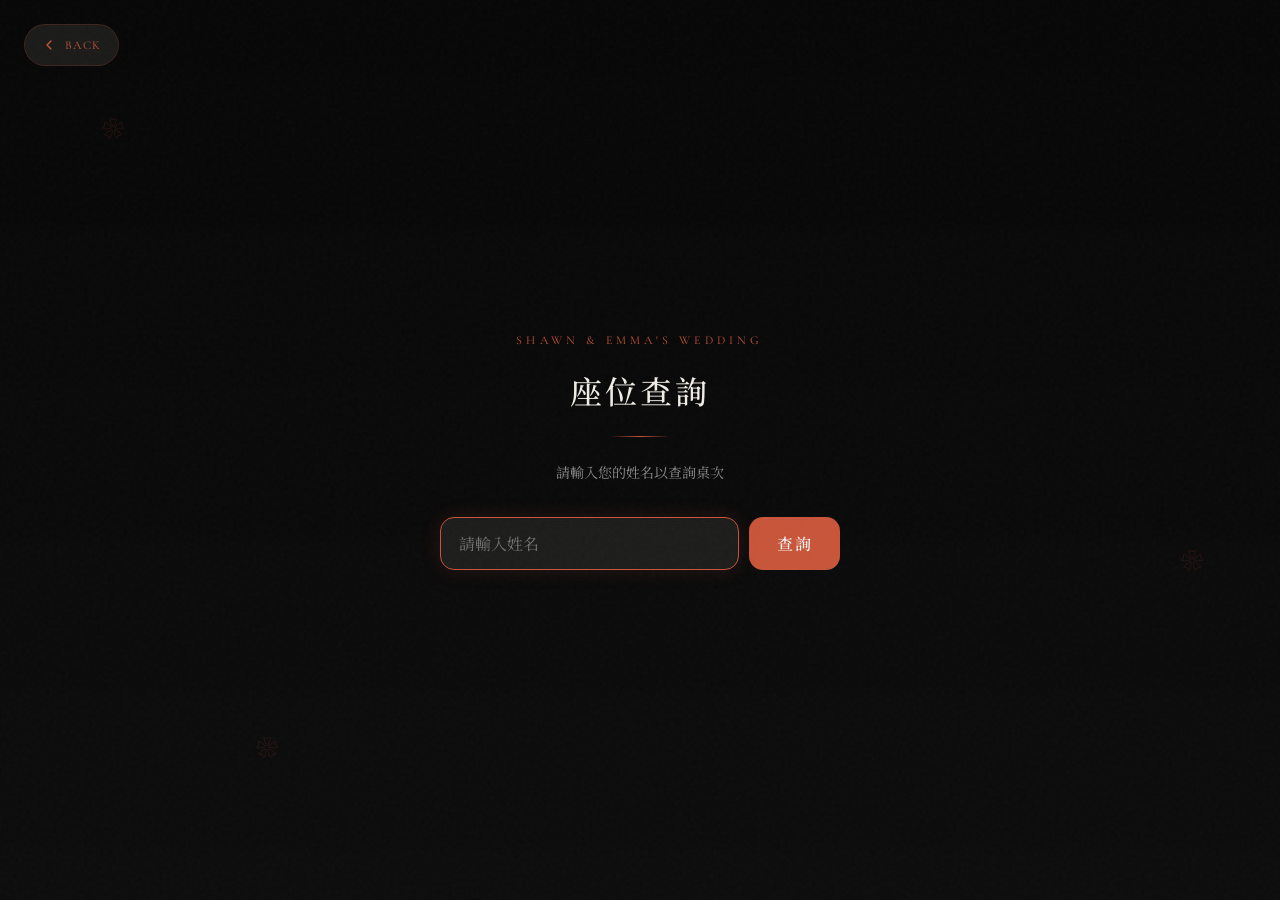
==== seat.html @ 46362d91 "[摘要] 新增座位功能" ====
<!DOCTYPE html>
<html lang="zh-Hant">

<head>
  <meta charset="UTF-8">
  <meta name="viewport" content="width=device-width, initial-scale=1.0, maximum-scale=1.0, user-scalable=no">
  <title>座位查詢 — Shawn & Emma Wedding</title>
  <link rel="icon" type="image/svg+xml" href="/favicon.svg">
  <link rel="preconnect" href="https://fonts.googleapis.com">
  <link rel="preconnect" href="https://fonts.gstatic.com" crossorigin>
  <link
    href="https://fonts.googleapis.com/css2?family=Cormorant+Garamond:ital,wght@0,300;0,400;0,500;0,600;0,700;1,300;1,400;1,500&family=Noto+Serif+JP:wght@200;300;400;500;600;700&family=Noto+Serif+TC:wght@300;400;500;600;700&family=Shippori+Mincho:wght@400;500;600;700;800&family=Zen+Kaku+Gothic+New:wght@300;400;500;700&display=swap"
    rel="stylesheet">

  <style>
    /* ═══════════════════════════════════════════
       VARIABLES — 沿用 index.html 色彩系統
       ═══════════════════════════════════════════ */
    :root {
      --color-bg: #1a1a1a;
      --color-bg-warm: #222220;
      --color-bg-deep: #141413;
      --color-surface: #2a2a28;
      --color-accent: #c8553a;
      --color-accent-light: #e07455;
      --color-accent-soft: #d4785f;
      --color-accent-dark: #943d2a;
      --color-accent-glow: rgba(200, 85, 58, 0.15);
      --color-white: #fafafa;
      --color-white-warm: #f0ece6;
      --color-white-muted: rgba(250, 250, 250, 0.55);
      --color-white-semi: rgba(250, 250, 250, 0.4);
      --color-text: #c8c4bc;
      --color-divider: rgba(200, 85, 58, 0.18);
      --color-highlight: #c8553a;
      --color-highlight-glow: rgba(200, 85, 58, 0.35);
      --color-inactive: #2a2a28;
      --color-inactive-text: rgba(200, 196, 188, 0.35);
      --font-display: 'Cormorant Garamond', 'Shippori Mincho', serif;
      --font-jp: 'Shippori Mincho', 'Noto Serif JP', serif;
      --font-body: 'Zen Kaku Gothic New', 'Cormorant Garamond', sans-serif;
      --font-cjk: 'Noto Serif TC', 'Shippori Mincho', serif;
      --radius: 14px;
      --table-radius: 25px;
      --ease: cubic-bezier(0.23, 1, 0.32, 1);
      --ease-out: cubic-bezier(0.16, 1, 0.3, 1);
    }

    /* ═══════════════════════════════════════════
       RESET
       ═══════════════════════════════════════════ */
    *,
    *::before,
    *::after {
      box-sizing: border-box;
      margin: 0;
      padding: 0;
    }

    html {
      font-size: 16px;
      -webkit-text-size-adjust: 100%;
      -webkit-font-smoothing: antialiased;
      -moz-osx-font-smoothing: grayscale;
    }

    body {
      font-family: var(--font-cjk);
      background-color: var(--color-bg);
      background-image:
        linear-gradient(rgba(43, 43, 43, 0.88), rgba(108, 108, 108, 0.88)),
        url('https://res.cloudinary.com/dnqduthcp/image/upload/v1775293758/digital-art-with-organic-floral-shapes_r2qs7q.png');
      background-attachment: fixed;
      background-size: cover;
      background-position: center;
      background-blend-mode: multiply;
      color: var(--color-text);
      min-height: 100dvh;
      overflow-x: hidden;
      line-height: 1.7;
    }

    body::before {
      content: '';
      position: fixed;
      inset: 0;
      pointer-events: none;
      z-index: -1;
      opacity: 0.01;
      background-image: url('https://res.cloudinary.com/dnqduthcp/image/upload/v1775293758/digital-art-with-organic-floral-shapes_r2qs7q.png');
      background-size: 600px;
      background-repeat: repeat;
    }

    /* ═══════════════════════════════════════════
       BACK BUTTON
       ═══════════════════════════════════════════ */
    .back-btn {
      position: fixed;
      top: 1.5rem;
      left: 1.5rem;
      z-index: 500;
      display: flex;
      align-items: center;
      gap: 0.5rem;
      padding: 0.6rem 1rem;
      background: rgba(42, 42, 40, 0.6);
      backdrop-filter: blur(12px);
      -webkit-backdrop-filter: blur(12px);
      border: 1px solid var(--color-divider);
      border-radius: 50px;
      color: var(--color-accent);
      font-family: var(--font-body);
      font-size: 0.75rem;
      letter-spacing: 0.12em;
      text-transform: uppercase;
      text-decoration: none;
      cursor: pointer;
      transition: all 0.4s var(--ease);
    }

    .back-btn svg {
      width: 16px;
      height: 16px;
    }

    .back-btn:hover {
      background: rgba(200, 85, 58, 0.15);
      border-color: var(--color-accent);
      transform: translateX(-2px);
    }

    /* ═══════════════════════════════════════════
       SCREEN STATES
       ═══════════════════════════════════════════ */
    .screen {
      position: fixed;
      inset: 0;
      display: flex;
      flex-direction: column;
      align-items: center;
      justify-content: center;
      padding: 24px;
      transition: opacity .45s var(--ease), visibility .45s;
    }

    .screen.hidden {
      opacity: 0;
      visibility: hidden;
      pointer-events: none;
    }

    .screen.visible {
      opacity: 1;
      visibility: visible;
    }

    /* ═══════════════════════════════════════════
       LOADING
       ═══════════════════════════════════════════ */
    .loader-wrap {
      text-align: center;
    }

    .loader-ring {
      width: 48px;
      height: 48px;
      margin: 0 auto 16px;
      border: 2px solid var(--color-divider);
      border-top-color: var(--color-accent);
      border-radius: 50%;
      animation: spin .8s linear infinite;
    }

    @keyframes spin {
      to {
        transform: rotate(360deg);
      }
    }

    .loader-text {
      font-family: var(--font-display);
      color: var(--color-accent);
      font-size: 0.85rem;
      letter-spacing: 0.3em;
      text-transform: uppercase;
      opacity: 0;
      animation: loaderPulse 1.5s ease-in-out infinite;
    }

    @keyframes loaderPulse {

      0%,
      100% {
        opacity: 0.3;
      }

      50% {
        opacity: 1;
      }
    }

    /* ═══════════════════════════════════════════
       INPUT SCREEN
       ═══════════════════════════════════════════ */
    .input-card {
      text-align: center;
      max-width: 400px;
      width: 100%;
    }

    .input-subtitle {
      font-family: var(--font-display);
      font-size: 0.75rem;
      color: var(--color-accent);
      letter-spacing: 0.35em;
      text-transform: uppercase;
      margin-bottom: 0.8rem;
    }

    .input-title {
      font-family: var(--font-cjk);
      font-weight: 500;
      font-size: 2rem;
      color: var(--color-white-warm);
      margin-bottom: 0.5rem;
      letter-spacing: 0.1em;
    }

    .input-desc {
      font-size: 0.88rem;
      color: var(--color-white-muted);
      margin-bottom: 2rem;
    }

    /* Accent line */
    .accent-line {
      width: 60px;
      height: 1px;
      background: linear-gradient(90deg, transparent, var(--color-accent), transparent);
      margin: 1.2rem auto 1.5rem;
    }

    .input-field-wrap {
      display: flex;
      gap: 10px;
    }

    #guest-name {
      flex: 1;
      padding: 14px 18px;
      font-family: var(--font-cjk);
      font-size: 1rem;
      color: var(--color-white);
      border: 1.5px solid rgba(200, 85, 58, 0.25);
      border-radius: var(--radius);
      background: rgba(42, 42, 40, 0.6);
      backdrop-filter: blur(8px);
      -webkit-backdrop-filter: blur(8px);
      outline: none;
      transition: border-color .3s var(--ease), box-shadow .3s var(--ease);
    }

    #guest-name::placeholder {
      color: var(--color-white-semi);
    }

    #guest-name:focus {
      border-color: var(--color-accent);
      box-shadow: 0 0 20px rgba(200, 85, 58, 0.15);
    }

    #btn-search {
      padding: 14px 28px;
      font-family: var(--font-cjk);
      font-size: 1rem;
      font-weight: 500;
      color: var(--color-white);
      background: var(--color-accent);
      border: none;
      border-radius: var(--radius);
      cursor: pointer;
      transition: all .3s var(--ease);
      white-space: nowrap;
      letter-spacing: 0.08em;
    }

    #btn-search:hover {
      background: var(--color-accent-light);
      box-shadow: 0 8px 24px rgba(200, 85, 58, 0.3);
      transform: translateY(-1px);
    }

    #btn-search:active {
      transform: scale(.96);
      background: var(--color-accent-dark);
    }

    /* shake 動畫 */
    .shake {
      animation: shake .4s ease;
    }

    @keyframes shake {

      0%,
      100% {
        transform: translateX(0);
      }

      20%,
      60% {
        transform: translateX(-6px);
      }

      40%,
      80% {
        transform: translateX(6px);
      }
    }

    /* 裝飾花瓣 */
    .decorative-petals {
      position: fixed;
      inset: 0;
      pointer-events: none;
      overflow: hidden;
    }

    .petal {
      position: absolute;
      font-size: 1.4rem;
      color: var(--color-accent);
      opacity: .15;
      animation: petal-float 6s ease-in-out infinite;
    }

    .p1 {
      top: 12%;
      left: 8%;
      animation-delay: 0s;
    }

    .p2 {
      top: 60%;
      right: 6%;
      animation-delay: 2s;
    }

    .p3 {
      bottom: 15%;
      left: 20%;
      animation-delay: 4s;
    }

    @keyframes petal-float {

      0%,
      100% {
        transform: translateY(0) rotate(0deg);
      }

      50% {
        transform: translateY(-18px) rotate(15deg);
      }
    }

    /* ═══════════════════════════════════════════
       RESULT SCREEN
       ═══════════════════════════════════════════ */
    #screen-result {
      justify-content: flex-start;
      padding-top: env(safe-area-inset-top, 20px);
      padding-bottom: env(safe-area-inset-bottom, 20px);
      overflow-y: auto;
    }

    .result-info {
      text-align: center;
      padding: 20px 16px 12px;
      width: 100%;
      max-width: 500px;
    }

    .result-guest-name {
      font-family: var(--font-cjk);
      font-size: 1.35rem;
      font-weight: 600;
      color: var(--color-white-warm);
      margin-bottom: 4px;
    }

    .result-table {
      font-size: 1.05rem;
      margin-bottom: 2px;
      color: var(--color-text);
    }

    .result-table strong {
      color: var(--color-accent-light);
    }

    .result-location {
      font-size: .88rem;
      color: var(--color-white-muted);
      margin-bottom: 4px;
    }

    .result-hint {
      font-size: .78rem;
      color: var(--color-white-semi);
      font-style: italic;
    }

    /* ═══════════════════════════════════════════
       SEATING LAYOUT
       ═══════════════════════════════════════════ */
    .seating-layout {
      display: flex;
      gap: 0;
      width: 100%;
      max-width: 600px;
      flex: 1;
      min-height: 0;
    }

    .zone {
      flex: 1;
      display: flex;
      flex-direction: column;
      align-items: center;
      padding: 10px 8px;
    }

    .zone-main {
      flex: 1.2;
    }

    .zone-title {
      font-family: var(--font-display);
      font-size: .85rem;
      font-weight: 400;
      color: var(--color-accent-soft);
      letter-spacing: .15em;
      margin-bottom: 10px;
      text-transform: uppercase;
    }

    .zone-divider {
      width: 1px;
      background: linear-gradient(to bottom, transparent, var(--color-divider), transparent);
      align-self: stretch;
      margin: 10px 0;
      border-radius: 1px;
    }

    /* ═══════════════════════════════════════════
       TABLE GRID
       ═══════════════════════════════════════════ */
    .table-grid {
      display: grid;
      gap: 10px;
      width: 100%;
    }

    .grid-main {
      grid-template-columns: repeat(2, 1fr);
    }

    .grid-private {
      grid-template-columns: repeat(1, 1fr);
    }

    /* 桌次卡片 */
    .table-card {
      display: flex;
      flex-direction: column;
      align-items: center;
      justify-content: center;
      padding: 14px 8px;
      border-radius: var(--table-radius);
      text-align: center;
      transition: transform .3s var(--ease), box-shadow .3s var(--ease);
    }

    .table-id {
      font-family: var(--font-display);
      font-size: 1.4rem;
      font-weight: 600;
      line-height: 1;
      margin-bottom: 4px;
    }

    .table-name {
      font-size: .75rem;
      letter-spacing: .04em;
    }

    /* 高亮 — 用戶所在桌 */
    .table-active {
      background: linear-gradient(135deg, var(--color-accent), var(--color-accent-light));
      color: var(--color-white);
      box-shadow: 0 0 24px var(--color-highlight-glow), 0 4px 16px rgba(0, 0, 0, 0.3);
      animation: pulse-glow 2s ease-in-out infinite;
    }

    .table-active .table-id {
      color: var(--color-white);
    }

    .table-active .table-name {
      color: rgba(255, 255, 255, 0.85);
    }

    @keyframes pulse-glow {

      0%,
      100% {
        box-shadow: 0 0 24px var(--color-highlight-glow), 0 4px 16px rgba(0, 0, 0, 0.3);
      }

      50% {
        box-shadow: 0 0 36px var(--color-highlight-glow), 0 6px 24px rgba(0, 0, 0, 0.4);
      }
    }

    /* 非相關桌次 */
    .table-inactive {
      background: var(--color-inactive);
      border: 1px solid rgba(200, 85, 58, 0.08);
      color: var(--color-inactive-text);
    }

    .table-inactive .table-id {
      color: var(--color-inactive-text);
    }

    .table-inactive .table-name {
      color: rgba(200, 196, 188, 0.25);
    }

    /* ═══════════════════════════════════════════
       RETRY BUTTON
       ═══════════════════════════════════════════ */
    .btn-retry {
      margin-top: 18px;
      margin-bottom: 12px;
      padding: 12px 36px;
      font-family: var(--font-cjk);
      font-size: .95rem;
      font-weight: 500;
      color: var(--color-accent);
      background: transparent;
      border: 1.5px solid var(--color-accent);
      border-radius: var(--radius);
      cursor: pointer;
      transition: all .3s var(--ease);
      letter-spacing: 0.06em;
    }

    .btn-retry:hover {
      background: rgba(200, 85, 58, 0.1);
      box-shadow: 0 4px 16px rgba(200, 85, 58, 0.15);
    }

    .btn-retry:active {
      transform: scale(.96);
      background: var(--color-accent);
      color: var(--color-white);
    }

    /* ═══════════════════════════════════════════
       NOT FOUND
       ═══════════════════════════════════════════ */
    .not-found-card {
      text-align: center;
      max-width: 340px;
    }

    .nf-icon {
      font-size: 3rem;
      margin-bottom: 12px;
    }

    .nf-title {
      font-size: 1.3rem;
      font-weight: 500;
      margin-bottom: 6px;
      color: var(--color-white-warm);
    }

    .nf-desc {
      font-size: .88rem;
      color: var(--color-white-muted);
      margin-bottom: 22px;
    }

    /* ═══════════════════════════════════════════
       ERROR
       ═══════════════════════════════════════════ */
    .error-msg {
      text-align: center;
      color: var(--color-accent);
      font-size: .95rem;
      line-height: 1.6;
    }

    .error-msg small {
      color: var(--color-white-muted);
      font-size: .78rem;
    }

    /* ═══════════════════════════════════════════
       RESPONSIVE
       ═══════════════════════════════════════════ */
    @media (min-width: 600px) {
      .grid-main {
        grid-template-columns: repeat(3, 1fr);
      }

      .grid-private {
        grid-template-columns: repeat(2, 1fr);
      }

      .table-card {
        padding: 18px 10px;
      }

      .table-id {
        font-size: 1.6rem;
      }

      .table-name {
        font-size: .82rem;
      }

      .seating-layout {
        max-width: 720px;
      }
    }

    @media (min-width: 1024px) {
      .grid-main {
        grid-template-columns: repeat(5, 1fr);
      }

      .grid-private {
        grid-template-columns: repeat(3, 1fr);
      }

      .seating-layout {
        max-width: 900px;
      }
    }

    /* ═══════════════════════════════════════════
       FILM GRAIN (from main site)
       ═══════════════════════════════════════════ */
    body::after {
      content: '';
      position: fixed;
      inset: 0;
      pointer-events: none;
      z-index: 9998;
      opacity: 0.025;
      background-image: url("data:image/svg+xml,%3Csvg viewBox='0 0 256 256' xmlns='http://www.w3.org/2000/svg'%3E%3Cfilter id='noise'%3E%3CfeTurbulence type='fractalNoise' baseFrequency='0.9' numOctaves='4' stitchTiles='stitch'/%3E%3C/filter%3E%3Crect width='100%25' height='100%25' filter='url(%23noise)' opacity='1'/%3E%3C/svg%3E");
    }
  </style>
</head>

<body>

  <!-- 返回首頁 -->
  <a href="index.html" class="back-btn" id="back-btn">
    <svg viewBox="0 0 24 24" fill="none" stroke="currentColor" stroke-width="2" stroke-linecap="round"
      stroke-linejoin="round">
      <polyline points="15 18 9 12 15 6"></polyline>
    </svg>
    <span>Back</span>
  </a>

  <!-- ══ 載入畫面 ══ -->
  <div id="screen-loading" class="screen visible">
    <div class="loader-wrap">
      <div class="loader-ring"></div>
      <p class="loader-text">Loading…</p>
    </div>
  </div>

  <!-- ══ 姓名輸入畫面 ══ -->
  <div id="screen-input" class="screen hidden">
    <div class="input-card">
      <p class="input-subtitle">Shawn & Emma's Wedding</p>
      <h1 class="input-title">座位查詢</h1>
      <div class="accent-line"></div>
      <p class="input-desc">請輸入您的姓名以查詢桌次</p>
      <div class="input-field-wrap">
        <input id="guest-name" type="text" placeholder="請輸入姓名" autocomplete="off">
        <button id="btn-search" type="button">查詢</button>
      </div>
    </div>
    <div class="decorative-petals" aria-hidden="true">
      <span class="petal p1">❀</span>
      <span class="petal p2">❀</span>
      <span class="petal p3">❀</span>
    </div>
  </div>

  <!-- ══ 查詢結果畫面 ══ -->
  <div id="screen-result" class="screen hidden">
    <div id="result-info" class="result-info"></div>

    <div class="seating-layout">
      <!-- 主場地 -->
      <section class="zone zone-main">
        <h2 class="zone-title">主場地</h2>
        <div id="grid-main-hall" class="table-grid grid-main"></div>
      </section>

      <!-- 分隔線 -->
      <div class="zone-divider"></div>

      <!-- 包廂 -->
      <section class="zone zone-private">
        <h2 class="zone-title">包廂</h2>
        <div id="grid-private-room" class="table-grid grid-private"></div>
      </section>
    </div>

    <button class="btn-retry" type="button">重新查詢</button>
  </div>

  <!-- ══ 查無結果畫面 ══ -->
  <div id="screen-not-found" class="screen hidden">
    <div class="not-found-card">
      <p class="nf-icon">😢</p>
      <h2 class="nf-title">查無此賓客</h2>
      <p class="nf-desc">請確認姓名後再試一次</p>
      <button class="btn-retry" type="button">重新查詢</button>
    </div>
  </div>

  <!-- Scripts — 引用 chairForU 的 JS 模組 -->
  <script src="chairForU/js/utils.js"></script>
  <script src="chairForU/js/DataLoader.js"></script>
  <script src="chairForU/js/SearchEngine.js"></script>
  <script src="chairForU/js/UIRenderer.js"></script>
  <script>
    /**
     * App — 座位查詢系統入口（適配 seat.html 路徑）
     */
    (async function initApp() {
      try {
        // 1. 載入設定（指向 chairForU/data/ 目錄）
        const cfgRes = await fetch('./chairForU/data/config.json');
        const config = await cfgRes.json();

        // 修正 jsonPath 以適配 seat.html 所在的根目錄
        if (config.jsonPath && config.jsonPath.startsWith('./data/')) {
          config.jsonPath = './chairForU/data/' + config.jsonPath.replace('./data/', '');
        }

        // 2. 載入資料
        const loader = new DataLoader(config);
        const data = await loader.load();

        // 3. 建立搜尋引擎
        const engine = new SearchEngine();
        engine.buildIndex(data.tables);

        // 4. 初始化 UI
        const ui = new UIRenderer({
          tables: data.tables,
          searchEngine: engine,
          onSearch(query) {
            const result = engine.search(query);
            ui.renderResult(result);
          }
        });

        // 5. 顯示輸入畫面
        ui.showScreen('input');

      } catch (err) {
        console.error('初始化失敗:', err);
        const el = document.getElementById('screen-loading');
        if (el) el.innerHTML = `<p class="error-msg">載入失敗，請重新整理頁面<br><small>${err.message}</small></p>`;
      }
    })();
  </script>
</body>

</html>
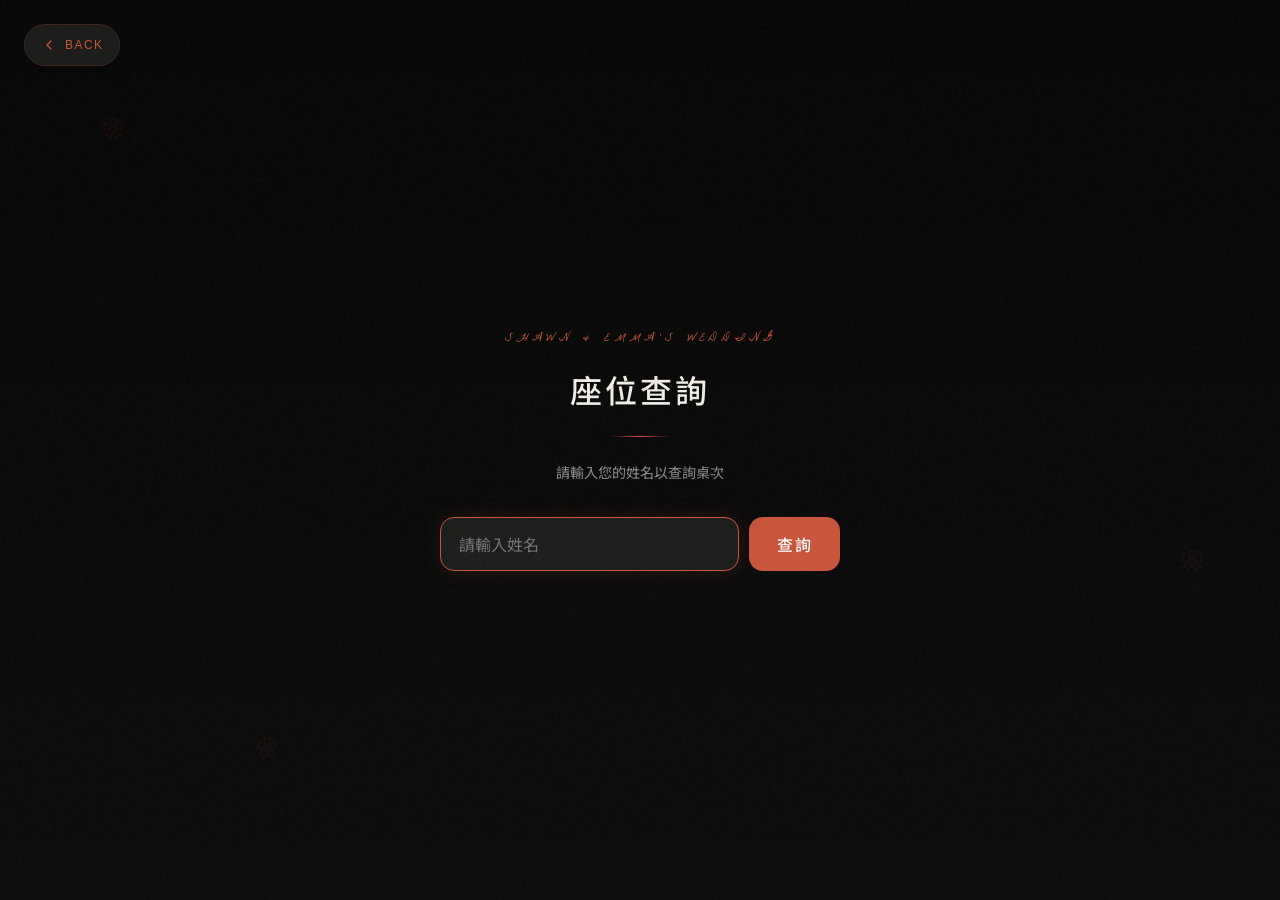
==== commit 295c0c03: "[摘要] 更新字體" ====
--- a/seat.html
+++ b/seat.html
@@ -9,7 +9,7 @@
   <link rel="preconnect" href="https://fonts.googleapis.com">
   <link rel="preconnect" href="https://fonts.gstatic.com" crossorigin>
   <link
-    href="https://fonts.googleapis.com/css2?family=Cormorant+Garamond:ital,wght@0,300;0,400;0,500;0,600;0,700;1,300;1,400;1,500&family=Noto+Serif+JP:wght@200;300;400;500;600;700&family=Noto+Serif+TC:wght@300;400;500;600;700&family=Shippori+Mincho:wght@400;500;600;700;800&family=Zen+Kaku+Gothic+New:wght@300;400;500;700&display=swap"
+    href="https://fonts.googleapis.com/css2?family=La+Belle+Aurore&family=Noto+Sans+TC:wght@300;400;500;700&family=Noto+Serif+JP:wght@200;300;400;500;600;700&family=Shippori+Mincho:wght@400;500;600;700;800&family=Zen+Kaku+Gothic+New:wght@300;400;500;700&display=swap"
     rel="stylesheet">
 
   <style>
@@ -36,10 +36,11 @@
       --color-highlight-glow: rgba(200, 85, 58, 0.35);
       --color-inactive: #2a2a28;
       --color-inactive-text: rgba(200, 196, 188, 0.35);
-      --font-display: 'Cormorant Garamond', 'Shippori Mincho', serif;
+      --font-display: 'La Belle Aurore', 'Shippori Mincho', serif;
       --font-jp: 'Shippori Mincho', 'Noto Serif JP', serif;
-      --font-body: 'Zen Kaku Gothic New', 'Cormorant Garamond', sans-serif;
-      --font-cjk: 'Noto Serif TC', 'Shippori Mincho', serif;
+      --font-zh: 'Noto Sans TC', sans-serif;
+      --font-body: 'Zen Kaku Gothic New', sans-serif;
+      --font-cjk: 'Noto Sans TC', sans-serif;
       --radius: 14px;
       --table-radius: 25px;
       --ease: cubic-bezier(0.23, 1, 0.32, 1);
@@ -784,7 +785,17 @@
       } catch (err) {
         console.error('初始化失敗:', err);
         const el = document.getElementById('screen-loading');
-        if (el) el.innerHTML = `<p class="error-msg">載入失敗，請重新整理頁面<br><small>${err.message}</small></p>`;
+        if (el) {
+          const p = document.createElement('p');
+          p.className = 'error-msg';
+          p.textContent = '載入失敗，請重新整理頁面';
+          const small = document.createElement('small');
+          small.textContent = err.message;
+          p.appendChild(document.createElement('br'));
+          p.appendChild(small);
+          el.textContent = '';
+          el.appendChild(p);
+        }
       }
     })();
   </script>
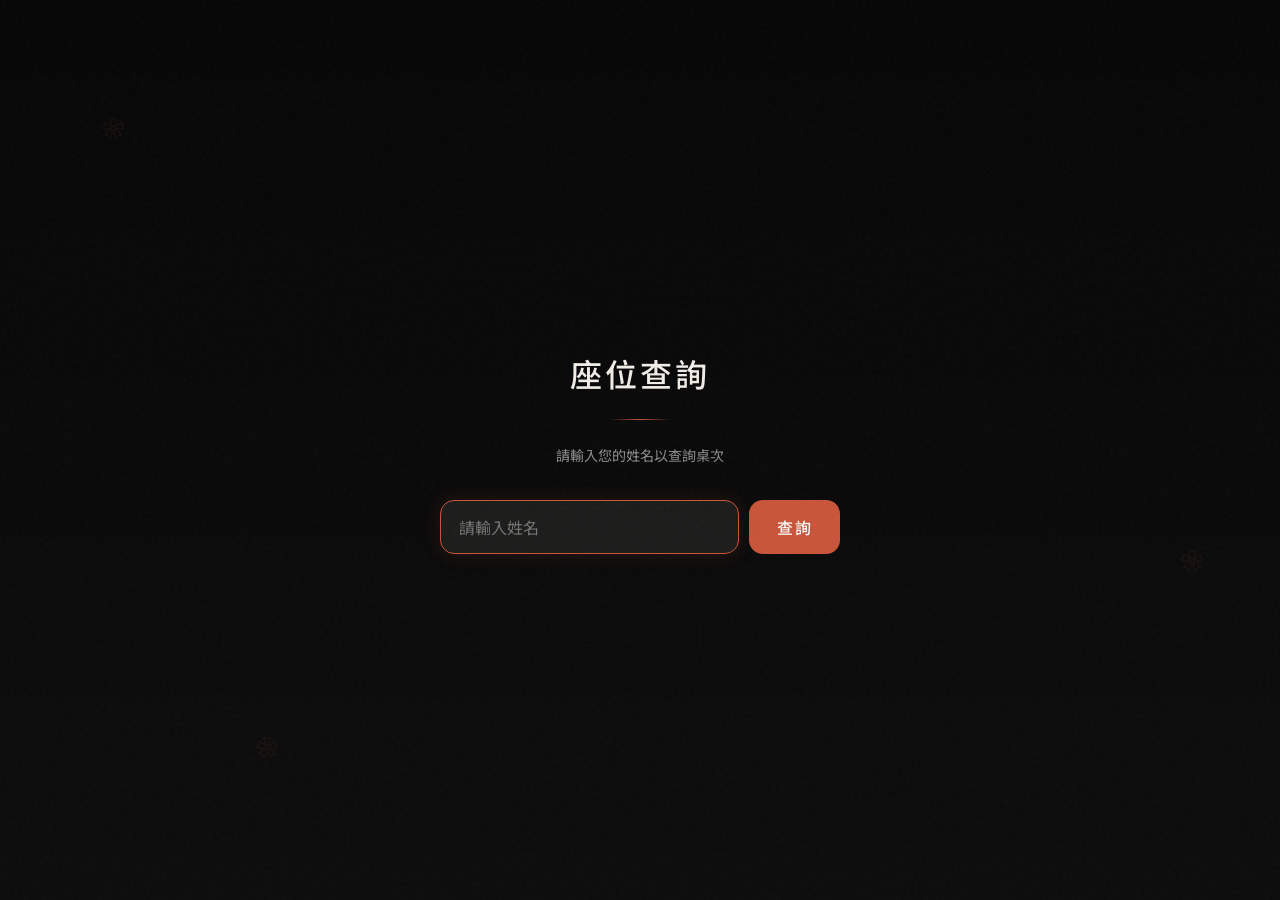
==== commit beb7ca14: "[異動] 調整桌子佈局" ====
--- a/seat.html
+++ b/seat.html
@@ -9,7 +9,7 @@
   <link rel="preconnect" href="https://fonts.googleapis.com">
   <link rel="preconnect" href="https://fonts.gstatic.com" crossorigin>
   <link
-    href="https://fonts.googleapis.com/css2?family=La+Belle+Aurore&family=Noto+Sans+TC:wght@300;400;500;700&family=Noto+Serif+JP:wght@200;300;400;500;600;700&family=Shippori+Mincho:wght@400;500;600;700;800&family=Zen+Kaku+Gothic+New:wght@300;400;500;700&display=swap"
+    href="https://fonts.googleapis.com/css2?family=La+Belle+Aurore&family=Noto+Sans+TC:wght@300;400;500;700&family=Noto+Serif+JP:wght@200;300;400;500;600;700&family=Roboto+Condensed:wght@300;400;500;700&family=Shippori+Mincho:wght@400;500;600;700;800&display=swap"
     rel="stylesheet">
 
   <style>
@@ -94,41 +94,22 @@
     }
 
     /* ═══════════════════════════════════════════
-       BACK BUTTON
-       ═══════════════════════════════════════════ */
+       RESULT ACTIONS
+       ═══════════════════════════════════════════ */
+    .result-actions {
+      display: flex;
+      flex-shrink: 0;
+      gap: 12px;
+      margin-top: 18px;
+      margin-bottom: 12px;
+    }
+
+    .result-actions .btn-retry {
+      margin: 0;
+    }
+
     .back-btn {
-      position: fixed;
-      top: 1.5rem;
-      left: 1.5rem;
-      z-index: 500;
-      display: flex;
-      align-items: center;
-      gap: 0.5rem;
-      padding: 0.6rem 1rem;
-      background: rgba(42, 42, 40, 0.6);
-      backdrop-filter: blur(12px);
-      -webkit-backdrop-filter: blur(12px);
-      border: 1px solid var(--color-divider);
-      border-radius: 50px;
-      color: var(--color-accent);
-      font-family: var(--font-body);
-      font-size: 0.75rem;
-      letter-spacing: 0.12em;
-      text-transform: uppercase;
       text-decoration: none;
-      cursor: pointer;
-      transition: all 0.4s var(--ease);
-    }
-
-    .back-btn svg {
-      width: 16px;
-      height: 16px;
-    }
-
-    .back-btn:hover {
-      background: rgba(200, 85, 58, 0.15);
-      border-color: var(--color-accent);
-      transform: translateX(-2px);
     }
 
     /* ═══════════════════════════════════════════
@@ -434,7 +415,7 @@
     }
 
     .zone-main {
-      flex: 1.2;
+      flex: 1.5;
     }
 
     .zone-title {
@@ -460,41 +441,115 @@
        ═══════════════════════════════════════════ */
     .table-grid {
       display: grid;
-      gap: 10px;
+      gap: 18px;
       width: 100%;
-    }
-
+      flex: 1;
+      align-content: space-around;
+    }
+
+    /* 主場地：3 欄，col1/col2 各 3 桌，col3 有 4 桌 */
     .grid-main {
+      grid-template-columns: repeat(3, 1fr);
+      grid-template-rows: repeat(4, auto);
+    }
+
+    .grid-main [data-table-id="1"] {
+      grid-column: 1;
+      grid-row: 1;
+    }
+
+    .grid-main [data-table-id="2"] {
+      grid-column: 2;
+      grid-row: 1;
+    }
+
+    .grid-main [data-table-id="3"] {
+      grid-column: 3;
+      grid-row: 1;
+    }
+
+    .grid-main [data-table-id="4"] {
+      grid-column: 1;
+      grid-row: 2;
+    }
+
+    .grid-main [data-table-id="5"] {
+      grid-column: 2;
+      grid-row: 2;
+    }
+
+    .grid-main [data-table-id="6"] {
+      grid-column: 3;
+      grid-row: 2;
+    }
+
+    .grid-main [data-table-id="7"] {
+      grid-column: 1;
+      grid-row: 3;
+    }
+
+    .grid-main [data-table-id="8"] {
+      grid-column: 2;
+      grid-row: 3;
+    }
+
+    .grid-main [data-table-id="9"] {
+      grid-column: 3;
+      grid-row: 3;
+    }
+
+    .grid-main [data-table-id="10"] {
+      grid-column: 3;
+      grid-row: 4;
+    }
+
+    /* 包廂：2 欄 S 型 */
+    .grid-private {
       grid-template-columns: repeat(2, 1fr);
-    }
-
-    .grid-private {
-      grid-template-columns: repeat(1, 1fr);
-    }
-
-    /* 桌次卡片 */
+      grid-template-rows: repeat(5, auto);
+    }
+
+    .grid-private [data-table-id="11"] {
+      grid-column: 1;
+      grid-row: 1;
+    }
+
+    .grid-private [data-table-id="12"] {
+      grid-column: 2;
+      grid-row: 2;
+    }
+
+    .grid-private [data-table-id="13"] {
+      grid-column: 1;
+      grid-row: 3;
+    }
+
+    .grid-private [data-table-id="14"] {
+      grid-column: 2;
+      grid-row: 4;
+    }
+
+    .grid-private [data-table-id="15"] {
+      grid-column: 1;
+      grid-row: 5;
+    }
+
+    /* 桌次卡片（圓形） */
     .table-card {
       display: flex;
       flex-direction: column;
       align-items: center;
       justify-content: center;
-      padding: 14px 8px;
-      border-radius: var(--table-radius);
+      aspect-ratio: 1;
+      border-radius: 50%;
       text-align: center;
       transition: transform .3s var(--ease), box-shadow .3s var(--ease);
     }
 
-    .table-id {
-      font-family: var(--font-display);
-      font-size: 1.4rem;
-      font-weight: 600;
-      line-height: 1;
-      margin-bottom: 4px;
-    }
-
     .table-name {
-      font-size: .75rem;
-      letter-spacing: .04em;
+      font-size: .62rem;
+      letter-spacing: .03em;
+      padding: 0 4px;
     }
 
     /* 高亮 — 用戶所在桌 */
@@ -544,6 +599,7 @@
        RETRY BUTTON
        ═══════════════════════════════════════════ */
     .btn-retry {
+      flex-shrink: 0;
       margin-top: 18px;
       margin-bottom: 12px;
       padding: 12px 36px;
@@ -615,24 +671,8 @@
        RESPONSIVE
        ═══════════════════════════════════════════ */
     @media (min-width: 600px) {
-      .grid-main {
-        grid-template-columns: repeat(3, 1fr);
-      }
-
-      .grid-private {
-        grid-template-columns: repeat(2, 1fr);
-      }
-
-      .table-card {
-        padding: 18px 10px;
-      }
-
-      .table-id {
-        font-size: 1.6rem;
-      }
-
       .table-name {
-        font-size: .82rem;
+        font-size: .8rem;
       }
 
       .seating-layout {
@@ -641,16 +681,8 @@
     }
 
     @media (min-width: 1024px) {
-      .grid-main {
-        grid-template-columns: repeat(5, 1fr);
-      }
-
-      .grid-private {
-        grid-template-columns: repeat(3, 1fr);
-      }
-
       .seating-layout {
-        max-width: 900px;
+        max-width: 820px;
       }
     }
 
@@ -666,19 +698,102 @@
       opacity: 0.025;
       background-image: url("data:image/svg+xml,%3Csvg viewBox='0 0 256 256' xmlns='http://www.w3.org/2000/svg'%3E%3Cfilter id='noise'%3E%3CfeTurbulence type='fractalNoise' baseFrequency='0.9' numOctaves='4' stitchTiles='stitch'/%3E%3C/filter%3E%3Crect width='100%25' height='100%25' filter='url(%23noise)' opacity='1'/%3E%3C/svg%3E");
     }
+
+    /* ═══ NOT-FOUND MODAL ═══ */
+    .nf-modal-overlay {
+      position: fixed;
+      inset: 0;
+      background: rgba(26, 26, 26, 0.6);
+      display: flex;
+      align-items: center;
+      justify-content: center;
+      z-index: 9999;
+      padding: 24px;
+      animation: nf-fade-in .2s ease;
+    }
+
+    .nf-modal-overlay.hidden {
+      display: none;
+    }
+
+    @keyframes nf-fade-in {
+      from {
+        opacity: 0;
+      }
+
+      to {
+        opacity: 1;
+      }
+    }
+
+    .nf-modal {
+      background: #fff;
+      border-radius: 16px;
+      padding: 36px 32px 28px;
+      max-width: 320px;
+      width: 100%;
+      text-align: center;
+      box-shadow: 0 16px 48px rgba(0, 0, 0, 0.22);
+      animation: nf-modal-up .25s ease;
+    }
+
+    @keyframes nf-modal-up {
+      from {
+        transform: translateY(14px);
+        opacity: 0;
+      }
+
+      to {
+        transform: translateY(0);
+        opacity: 1;
+      }
+    }
+
+    .nf-modal-icon {
+      font-size: 1.8rem;
+      color: #c8553a;
+      margin-bottom: 14px;
+      line-height: 1;
+    }
+
+    .nf-modal-title {
+      font-size: 1.15rem;
+      font-weight: 600;
+      color: #1a1a1a;
+      margin-bottom: 10px;
+    }
+
+    .nf-modal-text {
+      font-size: .88rem;
+      color: #7a7a7a;
+      line-height: 1.7;
+      margin-bottom: 24px;
+    }
+
+    .nf-modal-btn {
+      display: inline-block;
+      padding: 11px 36px;
+      background: #c8553a;
+      color: #fff;
+      border: none;
+      border-radius: 12px;
+      font-size: .95rem;
+      font-weight: 500;
+      cursor: pointer;
+      transition: background .2s, transform .15s;
+    }
+
+    .nf-modal-btn:hover {
+      background: #e07455;
+    }
+
+    .nf-modal-btn:active {
+      transform: scale(.96);
+    }
   </style>
 </head>
 
 <body>
-
-  <!-- 返回首頁 -->
-  <a href="index.html" class="back-btn" id="back-btn">
-    <svg viewBox="0 0 24 24" fill="none" stroke="currentColor" stroke-width="2" stroke-linecap="round"
-      stroke-linejoin="round">
-      <polyline points="15 18 9 12 15 6"></polyline>
-    </svg>
-    <span>Back</span>
-  </a>
 
   <!-- ══ 載入畫面 ══ -->
   <div id="screen-loading" class="screen visible">
@@ -691,7 +806,7 @@
   <!-- ══ 姓名輸入畫面 ══ -->
   <div id="screen-input" class="screen hidden">
     <div class="input-card">
-      <p class="input-subtitle">Shawn & Emma's Wedding</p>
+
       <h1 class="input-title">座位查詢</h1>
       <div class="accent-line"></div>
       <p class="input-desc">請輸入您的姓名以查詢桌次</p>
@@ -728,7 +843,10 @@
       </section>
     </div>
 
-    <button class="btn-retry" type="button">重新查詢</button>
+    <div class="result-actions">
+      <button class="btn-retry" type="button">重新查詢</button>
+      <a href="index.html" class="btn-retry back-btn">返回</a>
+    </div>
   </div>
 
   <!-- ══ 查無結果畫面 ══ -->
@@ -741,64 +859,75 @@
     </div>
   </div>
 
+  <!-- ══ 查無結果彈窗 ══ -->
+  <div id="modal-not-found" class="nf-modal-overlay hidden" aria-modal="true" role="dialog">
+    <div class="nf-modal">
+      <div class="nf-modal-icon">✦</div>
+      <p class="nf-modal-title">查無此賓客</p>
+      <p class="nf-modal-text">請輸入正確姓名<br>或問卷調查填寫的主要姓名</p>
+      <button id="btn-nf-close" class="nf-modal-btn" type="button">重新輸入</button>
+    </div>
+  </div>
+
   <!-- Scripts — 引用 chairForU 的 JS 模組 -->
   <script src="chairForU/js/utils.js"></script>
   <script src="chairForU/js/DataLoader.js"></script>
   <script src="chairForU/js/SearchEngine.js"></script>
   <script src="chairForU/js/UIRenderer.js"></script>
-  <script>
-    /**
-     * App — 座位查詢系統入口（適配 seat.html 路徑）
-     */
-    (async function initApp() {
-      try {
-        // 1. 載入設定（指向 chairForU/data/ 目錄）
-        const cfgRes = await fetch('./chairForU/data/config.json');
-        const config = await cfgRes.json();
-
-        // 修正 jsonPath 以適配 seat.html 所在的根目錄
-        if (config.jsonPath && config.jsonPath.startsWith('./data/')) {
-          config.jsonPath = './chairForU/data/' + config.jsonPath.replace('./data/', '');
+    <script>
+      /**
+       * App — 座位查詢系統入口（適配 seat.html 路徑）
+       */
+      (async function initApp() {
+        try {
+          // 1. 載入設定（指向 chairForU/data/ 目錄）
+          const cfgRes = await fetch('./chairForU/data/config.json');
+          const config = await cfgRes.json();
+
+          // 修正 jsonPath 以適配 seat.html 所在的根目錄
+          if (config.jsonPath && config.jsonPath.startsWith('./data/')) {
+            config.jsonPath = './chairForU/data/' + config.jsonPath.replace('./data/', '');
+          }
+
+          // 2. 載入資料
+          const loader = new DataLoader(config);
+          const data = await loader.load();
+
+          // 3. 建立搜尋引擎
+          const engine = new SearchEngine();
+          engine.buildIndex(data.tables);
+
+          // 4. 初始化 UI
+          const ui = new UIRenderer({
+            tables: data.tables,
+            searchEngine: engine,
+            onSearch(query) {
+              const result = engine.search(query);
+              ui.renderResult(result);
+            }
+          });
+
+          // 5. 顯示輸入畫面
+          ui.showScreen('input');
+
+        } catch (err) {
+          console.error('初始化失敗:', err);
+          const el = document.getElementById('screen-loading');
+          if (el) {
+            const p = document.createElement('p');
+            p.className = 'error-msg';
+            p.textContent = '載入失敗，請重新整理頁面';
+            const small = document.createElement('small');
+            small.textContent = err.message;
+            p.appendChild(document.createElement('br'));
+            p.appendChild(small);
+            el.textContent = '';
+            el.appendChild(p);
+          }
         }
-
-        // 2. 載入資料
-        const loader = new DataLoader(config);
-        const data = await loader.load();
-
-        // 3. 建立搜尋引擎
-        const engine = new SearchEngine();
-        engine.buildIndex(data.tables);
-
-        // 4. 初始化 UI
-        const ui = new UIRenderer({
-          tables: data.tables,
-          searchEngine: engine,
-          onSearch(query) {
-            const result = engine.search(query);
-            ui.renderResult(result);
-          }
-        });
-
-        // 5. 顯示輸入畫面
-        ui.showScreen('input');
-
-      } catch (err) {
-        console.error('初始化失敗:', err);
-        const el = document.getElementById('screen-loading');
-        if (el) {
-          const p = document.createElement('p');
-          p.className = 'error-msg';
-          p.textContent = '載入失敗，請重新整理頁面';
-          const small = document.createElement('small');
-          small.textContent = err.message;
-          p.appendChild(document.createElement('br'));
-          p.appendChild(small);
-          el.textContent = '';
-          el.appendChild(p);
-        }
-      }
-    })();
-  </script>
+      })();
+    </script>
+  </div>
 </body>
 
 </html>
